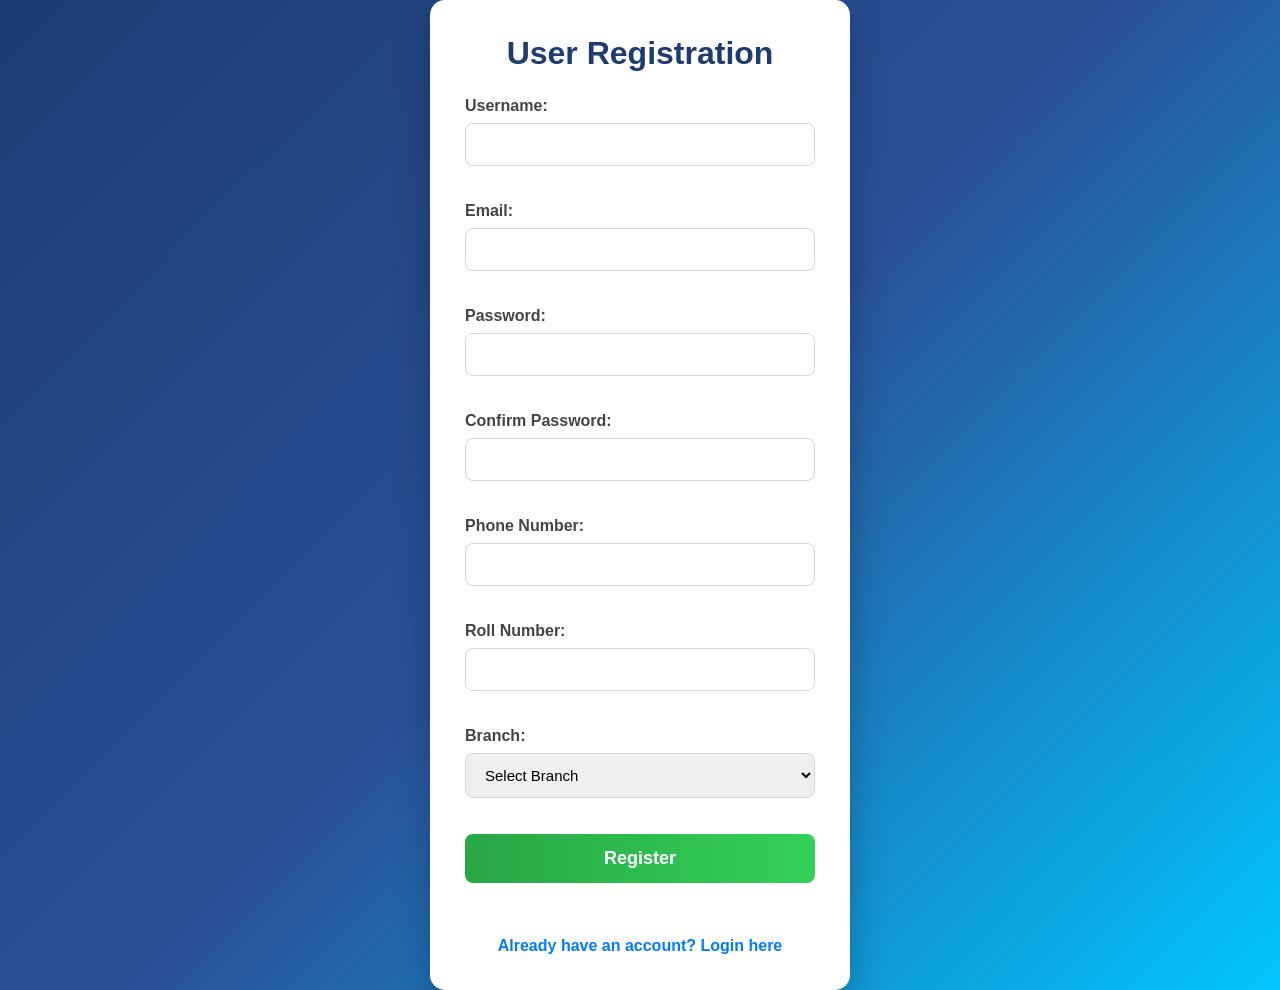
==== index.html @ 7e1008fb "Rename user_registartion.html to index.html" ====
<!DOCTYPE html>
<html lang="en">
<head>
    <meta charset="UTF-8">
    <meta name="viewport" content="width=device-width, initial-scale=1.0">
    <title>User Registration</title>
    <link rel="stylesheet" href="style.css">
</head>

<body>

    <body>

<div class="container">

    <h1>User Registration</h1>

    <form id="registrationForm">

        <!-- All your input fields and labels here -->
    <form id="registrationForm">

        <div>
            <label for="username">Username:</label>
            <input
                type="text"
                id="username"
                name="username"
                required
            >
        </div>

        <br>

        <div>
            <label for="email">Email:</label>
            <input
                type="email"
                id="email"
                name="email"
                required
            >
        </div>

        <br>

        <div>
            <label for="password">Password:</label>
            <input
                type="password"
                id="password"
                name="password"
                required
            >
        </div>

        <br>

        <div>
            <label for="confirm_password">Confirm Password:</label>
            <input
                type="password"
                id="confirm_password"
                name="confirm_password"
                required
            >
        </div>

        <br>

        <div>
            <label for="phone_number">Phone Number:</label>
            <input
        
                type="tel"
                id="phone_number"
                name="phone_number"
                maxlength="10"
                required
            >
        </div>

        <br>
        <div>
    <label for="roll_number">Roll Number:</label>
    <input
        type="text"
        id="roll_number"
        name="roll_number"
        maxlength="10"
        required
    >
</div>

<br>

        <div>
            <label for="branch">Branch:</label>

            <select id="branch" name="branch" required>

                <option value="">Select Branch</option>

                <option value="CSE">CSE</option>

                <option value="AIML">AIML</option>

                <option value="AIDS">AIDS</option>

            </select>

        </div>

        <br>

        <div>
            <input type="submit" value="Register">
        </div>

        <br>

        <div>
            <a href="login.html">Already have an account? Login here</a>
        </div>

    </form>

    <script>

window.onload = function () {
    document.getElementById("registrationForm").reset();
};

document.getElementById("registrationForm").addEventListener("submit", function(event){

    event.preventDefault();

    let username = document.getElementById("username").value;
    let email = document.getElementById("email").value;
    let password = document.getElementById("password").value;
    let confirm = document.getElementById("confirm_password").value;
    let phone = document.getElementById("phone_number").value;
    let roll = document.getElementById("roll_number").value;

    
    if(password !== confirm){
        alert("Passwords do not match!");
        return;
    }

    if(phone.length != 10 || isNaN(phone)){
        alert("Phone Number must contain exactly 10 digits.");
        return;
    }

    
    let rollPattern = /^[a-zA-Z0-9]+$/;

    if(!rollPattern.test(roll)){
        alert("Roll Number must be alphanumeric.");
        return;
    }
    window.location.href = "success.html";

});

window.addEventListener("pageshow", function () {
    document.getElementById("registrationForm").reset();
});

</script>

</body>
</html>
---- style.css ----
/* Reset */

*{
    margin:0;
    padding:0;
    box-sizing:border-box;
    font-family:'Segoe UI', Tahoma, Geneva, Verdana, sans-serif;
}

/* Body */

body{
    background:linear-gradient(135deg,#1e3c72,#2a5298,#00c6ff);
    display:flex;
    justify-content:center;
    align-items:center;
    min-height:100vh;
}

/* Registration Card */

.container{
    width:420px;
    background:#ffffff;
    padding:35px;
    border-radius:15px;
    box-shadow:0 15px 35px rgba(0,0,0,0.25);
    animation:fadeIn 0.8s ease;
}

/* Heading */

.container h1{
    text-align:center;
    color:#1e3c72;
    margin-bottom:25px;
    font-size:32px;
}

/* Labels */

label{
    display:block;
    margin-bottom:8px;
    font-weight:600;
    color:#444;
}

/* Inputs */

input,
select{
    width:100%;
    padding:12px 15px;
    margin-bottom:18px;
    border:1px solid #d6d6d6;
    border-radius:8px;
    font-size:15px;
    transition:0.3s;
}

/* Focus */

input:focus,
select:focus{
    outline:none;
    border-color:#007bff;
    box-shadow:0 0 8px rgba(0,123,255,0.35);
}

/* Register Button */

input[type="submit"]{
    width:100%;
    padding:14px;
    border:none;
    border-radius:8px;
    background:linear-gradient(to right,#28a745,#34d058);
    color:white;
    font-size:18px;
    font-weight:bold;
    cursor:pointer;
    transition:0.3s;
}

input[type="submit"]:hover{
    transform:translateY(-2px);
    box-shadow:0 8px 15px rgba(0,0,0,0.2);
}

/* Login Link */

a{
    display:block;
    text-align:center;
    margin-top:18px;
    text-decoration:none;
    color:#007bff;
    font-weight:600;
}

a:hover{
    text-decoration:underline;
}

/* Animation */

@keyframes fadeIn{

    from{
        opacity:0;
        transform:translateY(30px);
    }

    to{
        opacity:1;
        transform:translateY(0);
    }

}
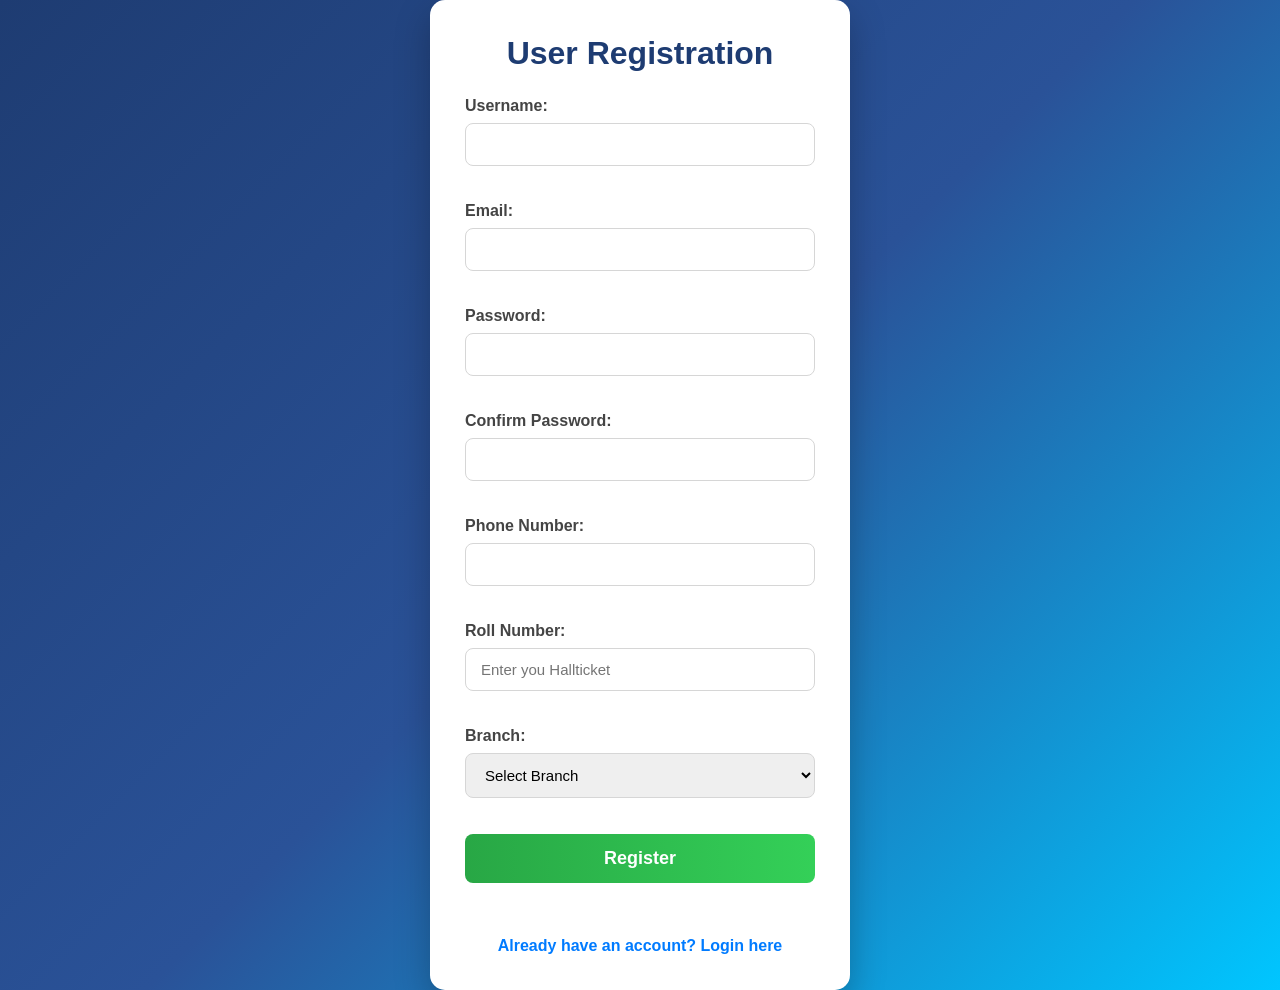
==== commit bf1c77c0: "Update index.html" ====
--- a/index.html
+++ b/index.html
@@ -83,13 +83,9 @@
         <br>
         <div>
     <label for="roll_number">Roll Number:</label>
-    <input
-        type="text"
-        id="roll_number"
-        name="roll_number"
-        maxlength="10"
-        required
-    >
+    <input type="text" id="h" name="hallticket" pattern="[0-9]{2}[a-z,A-Z]{1}[0-9]{2}[A-Z,a-z]{1}[0-9]{2}[a-z,A-Z,0-9]{1}[0-9]{1}"
+            title="Enter Valid Hallticket Number " minlength="10" maxlength="10" placeholder="Enter you Hallticket" required>
+
 </div>
 
 <br>
